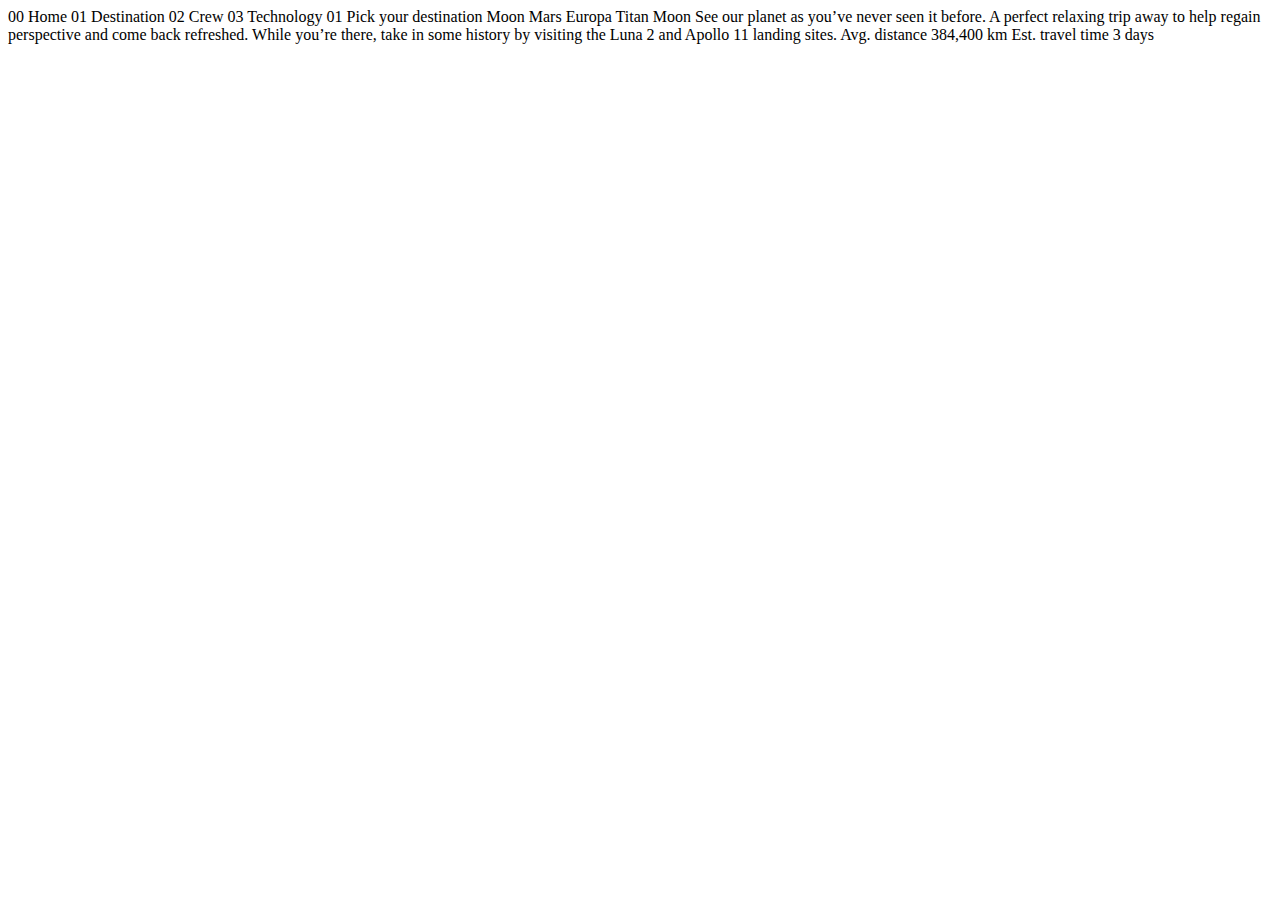
==== destination-moon.html @ c34aa861 "- 2021-12-08: Initial commit" ====
<!DOCTYPE html>
<html lang="en">
<head>
  <meta charset="UTF-8">
  <meta name="viewport" content="width=device-width, initial-scale=1.0">

  <link rel="icon" type="image/png" sizes="32x32" href="./assets/favicon-32x32.png">
  
  <title>Frontend Mentor | Space tourism website</title>
</head>
<body>

  00 Home
  01 Destination
  02 Crew
  03 Technology

  01 Pick your destination

  Moon
  Mars
  Europa
  Titan

  Moon

  See our planet as you’ve never seen it before. A perfect relaxing trip away to help 
  regain perspective and come back refreshed. While you’re there, take in some history 
  by visiting the Luna 2 and Apollo 11 landing sites.

  Avg. distance
  384,400 km

  Est. travel time
  3 days
</body>
</html>
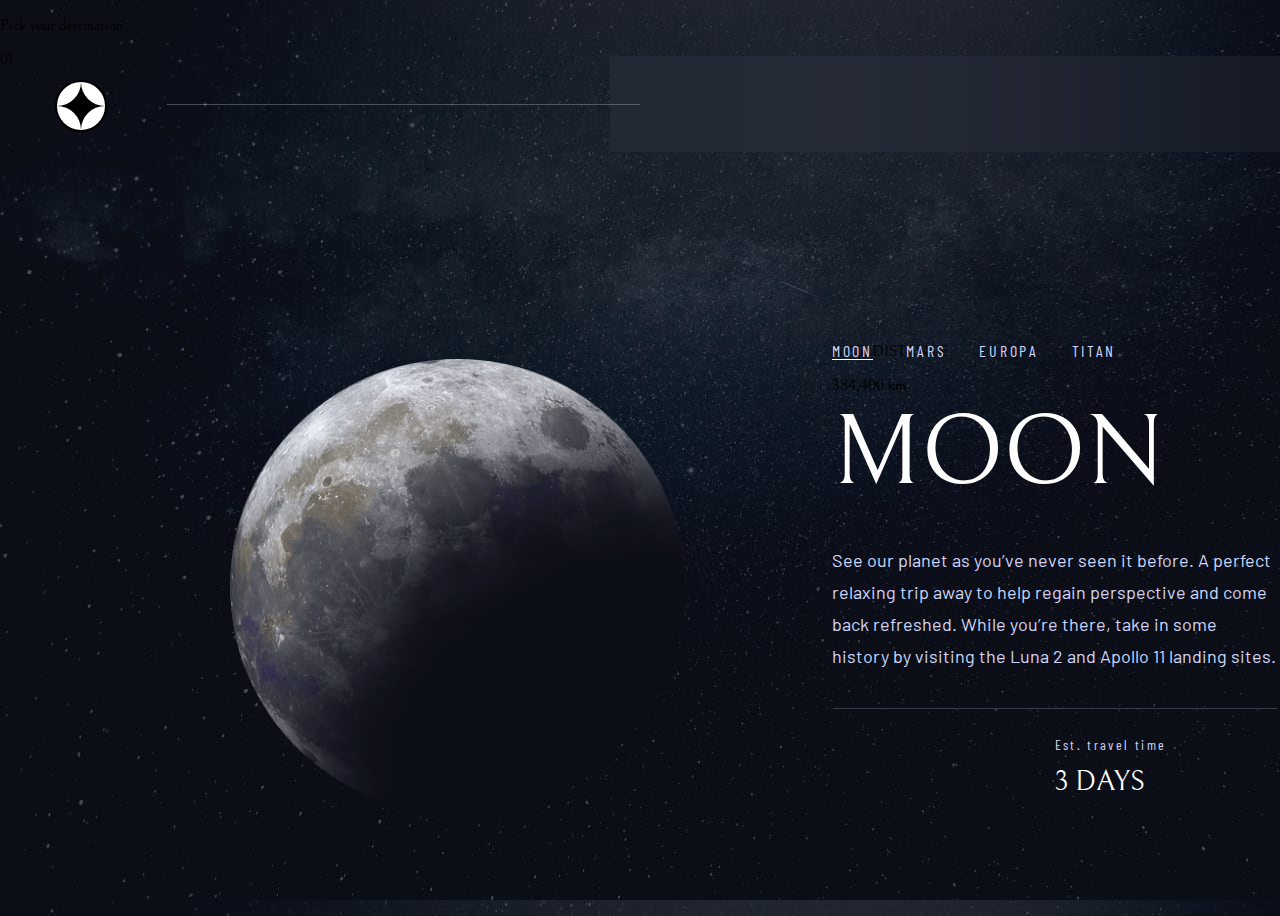
==== commit c84fba1f: "- 2021-12-12: 	+ Rename styles.css -> styles-index.css 	+ Add new page (destination - moon), html &&" ====
--- a/destination-moon.html
+++ b/destination-moon.html
@@ -3,14 +3,89 @@
 <head>
   <meta charset="UTF-8">
   <meta name="viewport" content="width=device-width, initial-scale=1.0">
-
   <link rel="icon" type="image/png" sizes="32x32" href="./assets/favicon-32x32.png">
-  
+  <link rel="stylesheet" href="css/styles-destination-moon.css">
+  <link rel="preconnect" href="https://fonts.googleapis.com">
+  <link rel="preconnect" href="https://fonts.gstatic.com" crossorigin>
+  <link href="https://fonts.googleapis.com/css2?family=Barlow&family=Barlow+Condensed&family=Bellefair&display=swap" rel="stylesheet">
   <title>Frontend Mentor | Space tourism website</title>
 </head>
 <body>
-
-  00 Home
+  <img class="moon-img" src="assets/destination/image-moon.png" alt="moon-image">
+  <div class="group-6">
+    <div class="group-6-rect-1"></div>
+    <div class="group-4">
+      <div class="group-4-rect-1"></div>
+      <p class="group-4-indicator-europa">EUROPA</p>
+      <p class="group-4-indicator-mars">MARS</p>
+      <p class="group-4-indicator-titan">TITAN</p>
+      <p class="group-4-indicator-moon">MOON</p>
+    </div>
+    <p class="platnet-description">See our planet as you’ve never seen it before. A perfect relaxing trip away to help
+    regain perspective and come back refreshed. While you’re there, take in some history
+    by visiting the Luna 2 and Apollo 11 landing sites.</p>
+    <div class="group-5-copy">
+      <p class="estimate-time-title">Est. travel time</p>
+      <p class="estimate-time">3 days</p>
+    </div>
+    <div class="group-5">
+      <p class="avg-distance-title">AVG. DISTANCE</p>
+      <p class="avg-distance">384,400 km</p>
+    </div>
+    <p class="planet-name">MOON</p>
+  </div>
+  <div class="group">
+    <p class="destination-selector">Pick your destination</p>
+    <p class="destination-number">01</p>
+  </div>
+  <div class="group-3">
+    <div class="group-17">
+      <!-- group 17 items here -->
+      <div class="group-2-copy-2">
+        <!-- group-2-copy-2 -->
+        <p class="TECHNOLOGY"></p>
+        <p class="group-2-copy-2-03"></p>
+      </div>
+      <div class="group-2-copy">
+        <!-- group-2-copy -->
+        <p class="CREW"></p>
+        <p class="group-2-copy-02"></p>
+      </div>
+      <div class="group-2-copy-3">
+        <!-- group-2-copy-3 -->
+        <p class="HOME"></p>
+        <p class="group-2-copy-3-00"></p>
+      </div>
+      <div class="group-17-group-2">
+          <!-- group-2 -->
+          <p class="group-17-group-2-DESTINATION"></p>
+          <p class="group-17-group-2-01"></p>
+      </div>
+    </div>
+    <div class="rect-3"></div>
+    <div class="rect-2"></div>
+    <div class="group-2">
+      <svg viewbox="0 0 48 48">
+        <path d="M 48 24
+                 L 24 24
+                 L 24 0
+                 A 24 24 0 0 0 72 0" stroke="black" fill="black" stroke-width="0"/>
+        <path d="M 0 24
+                 L 24 24
+                 L 24 0
+                 A 24 24 0 0 1 -24 0" stroke="black" fill="black" stroke-width="0"/>
+        <path d="M 0 24
+                 L 24 24
+                 L 24 48
+                 A 24 24 0 0 0 -24 48" stroke="black" fill="black" stroke-width="0"/>
+        <path d="M 48 24
+                 L 24 24
+                 L 24 48
+                 A 24 24 0 0 1 72 48" stroke="black" fill="black" stroke-width="0"/>
+      </svg>
+    </div>
+  </div>
+  <!-- 00 Home
   01 Destination
   02 Crew
   03 Technology
@@ -24,14 +99,12 @@
 
   Moon
 
-  See our planet as you’ve never seen it before. A perfect relaxing trip away to help 
-  regain perspective and come back refreshed. While you’re there, take in some history 
-  by visiting the Luna 2 and Apollo 11 landing sites.
+
 
   Avg. distance
   384,400 km
 
   Est. travel time
-  3 days
+  3 days -->
 </body>
-</html>+</html>
--- a/css/styles-destination-moon.css
+++ b/css/styles-destination-moon.css
@@ -0,0 +1,486 @@
+body {
+  font-family: 'Bellefair', serif;
+  background-image: url("../assets/destination/background-destination-desktop.jpg");
+
+  position: relative;
+  margin: 0;
+  height: 900px;
+  width: 1440px;
+}
+
+.moon-img {
+  position: absolute;
+  width: 455px;
+  height: 455px;
+  left: 230px;
+  top: 343px;
+}
+
+/*********************************** group-3 ***********************************/
+
+.group-3 {
+  position: absolute;
+  width: 1385px;
+  height: 96px;
+  left: 55px;
+  top: 40px;
+}
+
+/*********************************** group-17 ***********************************/
+.group-17 {
+  position: absolute;
+  width: 542px;
+  height: 19px;
+  left: 678px;
+  top: 39px;
+}
+
+/*********************************** group-2-copy-2 ***********************************/
+.group-2-copy-2 {
+  position: absolute;
+  width: 127px;
+  height: 19px;
+  right: 0;
+}
+
+.TECHNOLOGY {
+  /* Text */
+  font-family: 'Barlow Condensed', sans-serif;
+  line-height: 18.75px;
+  letter-spacing: 2.7px;
+  font-size: 16px;
+  color: #FFFFFF;
+
+  /* Layout */
+  margin: 0;
+  height: 19px;
+  position: absolute;
+  right: 0;
+  left: 22.83%;
+  top: calc(50% - 19px/2);
+}
+
+.group-2-copy-2-03 {
+  /* Text */
+  font-family: 'Barlow Condensed', sans-serif;
+  line-height: 18.75px;
+  letter-spacing: 2.7px;
+  font-size: 16px;
+  color: #FFFFFF;
+
+  /* Layout */
+  margin: 0;
+  height: 19px;
+  position: absolute;
+  left: 0;
+  right: 84.25%;
+  top: calc(50% - 19px/2);
+}
+/*********************************** group-2-copy-2 ***********************************/
+
+/*********************************** group-2-copy ***********************************/
+.group-2-copy {
+  position: absolute;
+  width: 71px;
+  height: 19px;
+  left: 296px;
+  top: 0;
+}
+
+.CREW {
+  /* Text */
+  font-family: 'Barlow Condensed', sans-serif;
+  line-height: 18.75px;
+  letter-spacing: 2.7px;
+  font-size: 16px;
+  color: #FFFFFF;
+
+  /* Layout */
+  margin: 0;
+  height: 19px;
+  position: absolute;
+  left: 40.85px;
+  right: 0;
+  top: calc(50% - 19px/2);
+
+}
+
+.group-2-copy-02   {
+  /* Text */
+  font-family: 'Barlow Condensed', sans-serif;
+  line-height: 18.75px;
+  letter-spacing: 2.7px;
+  font-size: 16px;
+  color: #FFFFFF;
+
+  /* Layout */
+  margin: 0;
+  height: 19px;
+  position: absolute;
+  left: 0;
+  right: 71.83%;
+  top: calc(50% - 19px/2);
+}
+/*********************************** group-2-copy ***********************************/
+
+/*********************************** group-2-copy-3 ***********************************/
+.group-2-copy-3 {
+  height: 19px;
+  position: absolute;
+  left: 0;
+  right: 472px;
+  top: 0;
+}
+
+.HOME {
+  /* Text */
+  font-family: 'Barlow Condensed', sans-serif;
+  line-height: 18.75px;
+  letter-spacing: 2.7px;
+  font-size: 16px;
+  color: #FFFFFF;
+
+  /* Layout */
+  margin: 0;
+  position: absolute;
+  height: 19px;
+  left: 41.43%;
+  right: 0;
+  top: calc(50% - 19px/2);
+}
+
+.group-2-copy-3-00 {
+  /* Text */
+  font-family: 'Barlow Condensed', sans-serif;
+  line-height: 18.75px;
+  letter-spacing: 2.7px;
+  font-size: 16px;
+  color: #FFFFFF;
+
+  /* Layout */
+  margin: 0;
+  position: absolute;
+  height: 19px;
+  left: 0;
+  right: 71.43%;
+  top: calc(50% - 19px/2);
+}
+
+/*********************************** group-2-copy-3 ***********************************/
+
+/*********************************** group-17-group-2 ***********************************/
+.group-17-group-2 {
+  position: absolute;
+  height: 19px;
+  left: 118px;
+  right: 294px;
+  top: 0;
+}
+
+.group-17-group-2-DESTINATION {
+  /* Text */
+  font-family: 'Barlow Condensed', sans-serif;
+  line-height: 18.75px;
+  letter-spacing: 2.7px;
+  font-size: 16px;
+  color: #FFFFFF;
+
+  /* Layout */
+  margin: 0;
+  position: absolute;
+  height: 19px;
+  left: 22.31%;
+  right: 0;
+  top: calc(50% - 19px/2);
+}
+
+.group-17-group-2-01 {
+  /* Text */
+  font-family: 'Barlow Condensed', sans-serif;
+  line-height: 18.75px;
+  letter-spacing: 2.7px;
+  font-size: 16px;
+  color: #FFFFFF;
+
+  /* Layout */
+  margin: 0;
+  position: absolute;
+  height: 19px;
+  left: 0;
+  right: 86.15%;
+  top: calc(50% - 19px/2);
+}
+
+/*********************************** group-17-group-2 ***********************************/
+
+/*********************************** group-17 ***********************************/
+
+.rect-2 {
+  position: absolute;
+  width: 473px;
+  height: 1px;
+  left: 112px;
+  top: 48px;
+
+  background-color: #FFFFFF;
+  mix-blend-mode: normal;
+  opacity: 0.25;
+}
+
+.rect-3 {
+  position: absolute;
+  width: 830px;
+  height: 96px;
+  left: 555px;
+  top: 0;
+
+  background-color: rgba(255, 255, 255, 0.04);
+  backdrop-filter: blur(81.5485px);
+}
+
+/*********************************** group-2 ***********************************/
+.group-2 {
+  /* Position */
+  position: absolute;
+  height: 48px;
+  width: 48px;
+  left: 0;
+  top: 24px;
+
+  /* Border */
+  border: solid 2px #000000;
+  border-radius: 50%;
+
+  background-color: #FFFFFF;
+}
+/*********************************** group-2 ***********************************/
+
+/*********************************** group-3 ***********************************/
+
+/* ########################################################################## */
+
+/*********************************** group-6 ***********************************/
+.group-6 {
+  position: absolute;
+  width: 445px;
+  height: 472px;
+  left: 832px;
+  top: 310px;
+}
+
+.group-6-rect-1 {
+  background-color: #383B4B;
+  width: 444px;
+  height: 1px;
+
+  position: absolute;
+  left: 0.22%;
+  right: 0;
+  top: 80.93%;
+  bottom: 18.86%;
+}
+
+/*********************************** group-4 ***********************************/
+.group-4 {
+  width: 285.5;
+  height: 34px;
+
+  position: absolute;
+  left: 0;
+  right: 35.84%;
+  top: 0;
+  bottom: 92.8%;
+}
+
+.group-4-rect-1 {
+  background-color: #FFFFFF;
+  width: 41px;
+  height: 1px;
+
+  position: absolute;
+  left: 0;
+  right: 85.64%;
+  top: 91.18;
+  bottom: 0;
+}
+
+.group-4-indicator-europa {
+  /* text */
+  font-family: 'Barlow Condensed', sans-serif;
+  font-size: 16px;
+  line-height: 18.75px;
+  letter-spacing: 2.7px;
+  color: #D0D6F9;
+
+  /* shape */
+  width: 60px;
+  height: 19px;
+
+  /* position */
+  position: absolute;
+  left: 51.66%;
+  right: 27.32%;
+  top: calc(50% - 19px/2 -7.5px);
+}
+
+.group-4-indicator-mars {
+  /* text */
+  font-family: 'Barlow Condensed', sans-serif;
+  font-size: 16px;
+  line-height: 18.75px;
+  letter-spacing: 2.7px;
+  color: #D0D6F9;
+
+  /* shape */
+  width: 41px;
+  height: 19px;
+
+  /* position */
+  position: absolute;
+  left: 26.09%;
+  right: 59.54%;
+  top: calc(50% - 19px/2 -7.5px);
+}
+
+.group-4-indicator-titan {
+  /* text */
+  font-family: 'Barlow Condensed', sans-serif;
+  font-size: 16px;
+  line-height: 18.75px;
+  letter-spacing: 2.7px;
+  color: #D0D6F9;
+
+  /* shape */
+  width: 46px;
+  height: 19px;
+
+  /* position */
+  position: absolute;
+  left: 83.89%;
+  right: 0;
+  top: calc(50% - 19px/2 -7.5px);
+}
+
+.group-4-indicator-moon {
+  /* text */
+  font-family: 'Barlow Condensed', sans-serif;
+  font-size: 16px;
+  line-height: 18.75px;
+  letter-spacing: 2.7px;
+  color: #D0D6F9;
+
+  /* shape */
+  width: 42px;
+  height: 19px;
+
+  /* position */
+  position: absolute;
+  left: 0;
+  right: 85.11%;
+  top: calc(50% - 19px/2 -7.5px);
+}
+
+/*********************************** group-4 ***********************************/
+
+.platnet-description {
+  /* text */
+  font-family: 'Barlow', sans-serif;
+  font-weight: 400;
+  font-style: normal;
+  font-size: 18px;
+  line-height: 32px;
+  color: #D0D6F9;
+
+  /* shape */
+  width: 444px;
+  height: 128px;
+
+  /* position */
+  position: absolute;
+  left: 0;
+  right: 0.22px;
+  top: calc(50% - 128px/2 + 28px);
+
+}
+
+/*********************************** group-5-copy ***********************************/
+.group-5-copy {
+  /* shape */
+  width: 122px;
+  height: 61px;
+
+  /* position */
+  position: absolute;
+  left: 50%;
+  right: 22.58%;
+  top: 87.08%;
+  bottom: 0;
+}
+
+.estimate-time-title {
+  /* text */
+  font-family: 'Barlow Condensed', sans-serif;
+  font-size: 14px;
+  line-height: 16.41px;
+  letter-spacing: 2.3625px;
+  color: #D0D6F9;
+
+  /* shape */
+  margin: 0;
+  width: 122px;
+  height: 17px;
+
+  /* position */
+  position: absolute;
+  left: 0;
+  right: 0;
+  top: calc(50% - 17px/2 - 22px);
+
+}
+
+.estimate-time {
+  /* text */
+  font-family: 'Bellefair', serif;
+  font-size: 28px;
+  font-style: normal;
+  font-weight: 400;
+  line-height: 32.09px;
+  text-transform: uppercase;
+  color: #FFFFFF;
+
+  /* shape */
+  margin: 0;
+  width: 91px;
+  height: 32px;
+
+  /* position */
+  position: absolute;
+  left: 0;
+  right: 25.41;
+  top: calc(50% - 32px/2 + 14.5px);
+}
+
+/*********************************** group-5-copy ***********************************/
+
+.planet-name {
+  /* text */
+  font-family: 'Bellefair', serif;
+  font-weight: 400;
+  font-style: normal;
+  font-size: 100px;
+  line-height: 114.6px;
+  color: #FFFFFF;
+
+  /* shape */
+  margin: 0;
+  width: 333px;
+  height: 115px;
+
+  /* position */
+  position: absolute;
+  left: 0.11%;
+  right: 25.06%;
+  top: calc(50% - 115px/2 - 107.5px);
+}
+
+/*********************************** group-6 ***********************************/
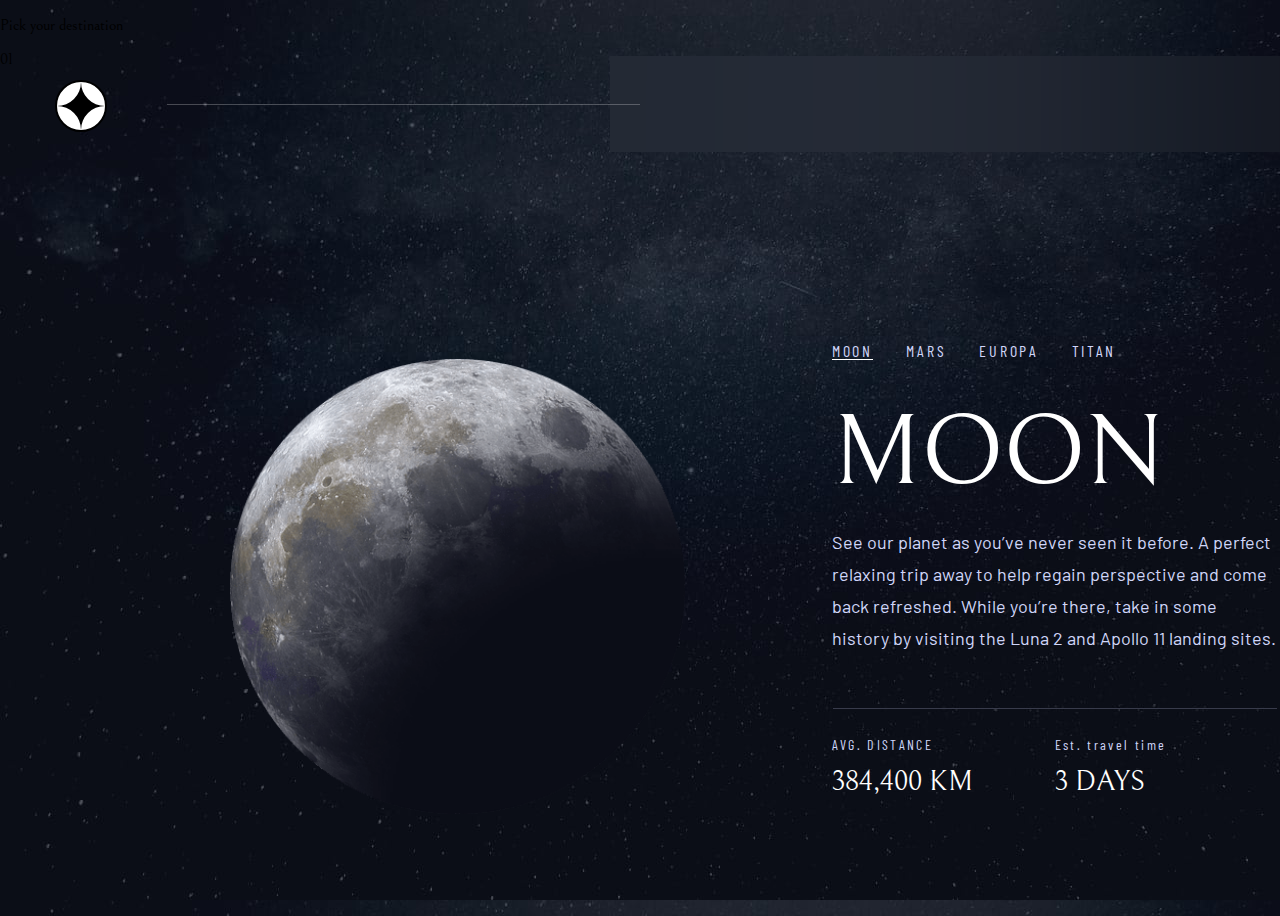
==== commit 0c36c55a: "- 2021-12-13: Add missing html and css for destination moon. 	+ Fix wrong css path for home page." ====
--- a/destination-moon.html
+++ b/destination-moon.html
@@ -21,7 +21,7 @@
       <p class="group-4-indicator-titan">TITAN</p>
       <p class="group-4-indicator-moon">MOON</p>
     </div>
-    <p class="platnet-description">See our planet as you’ve never seen it before. A perfect relaxing trip away to help
+    <p class="destination-description">See our planet as you’ve never seen it before. A perfect relaxing trip away to help
     regain perspective and come back refreshed. While you’re there, take in some history
     by visiting the Luna 2 and Apollo 11 landing sites.</p>
     <div class="group-5-copy">
--- a/css/styles-destination-moon.css
+++ b/css/styles-destination-moon.css
@@ -382,7 +382,7 @@
 
 /*********************************** group-4 ***********************************/
 
-.platnet-description {
+.destination-description {
   /* text */
   font-family: 'Barlow', sans-serif;
   font-weight: 400;
@@ -392,6 +392,7 @@
   color: #D0D6F9;
 
   /* shape */
+  margin: 0;
   width: 444px;
   height: 128px;
 
@@ -462,6 +463,68 @@
 
 /*********************************** group-5-copy ***********************************/
 
+/*********************************** group-5 ***********************************/
+
+.group-5 {
+  /* shape */
+  width: 143px;
+  height: 61px;
+
+  /* position */
+  position: absolute;
+  left: 0.11%;
+  right: 67.75%;
+  top: 87.08%;
+  bottom: 0;
+}
+
+.avg-distance-title {
+  /* text */
+  font-family: 'Barlow Condensed', sans-serif;
+  font-size: 14px;
+  line-height: 16.41px;
+  letter-spacing: 2.36px;
+  text-transform: uppercase;
+  color: #D0D6F9;
+
+  /* shape */
+  margin: 0;
+  width: 101px;
+  height: 17px;
+
+  /* position */
+  position: absolute;
+  height: 17px;
+  left: 0%;
+  right: 29.37%;
+  top: calc(50% - 17px/2 - 22px);
+}
+
+.avg-distance {
+  /* text */
+  font-family: 'Bellefair', serif;
+  font-style: normal;
+  font-weight: normal;
+  font-size: 28px;
+  line-height: 32px;
+  text-transform: uppercase;
+  color: #FFFFFF;
+
+  /* shape */
+  margin: 0;
+  width: 143px;
+  height: 32px;
+
+  /* position */
+  position: absolute;
+  height: 32px;
+  left: 0%;
+  right: 0%;
+  top: calc(50% - 32px/2 + 14.5px);
+}
+
+/*********************************** group-5 ***********************************/
+
 .planet-name {
   /* text */
   font-family: 'Bellefair', serif;
